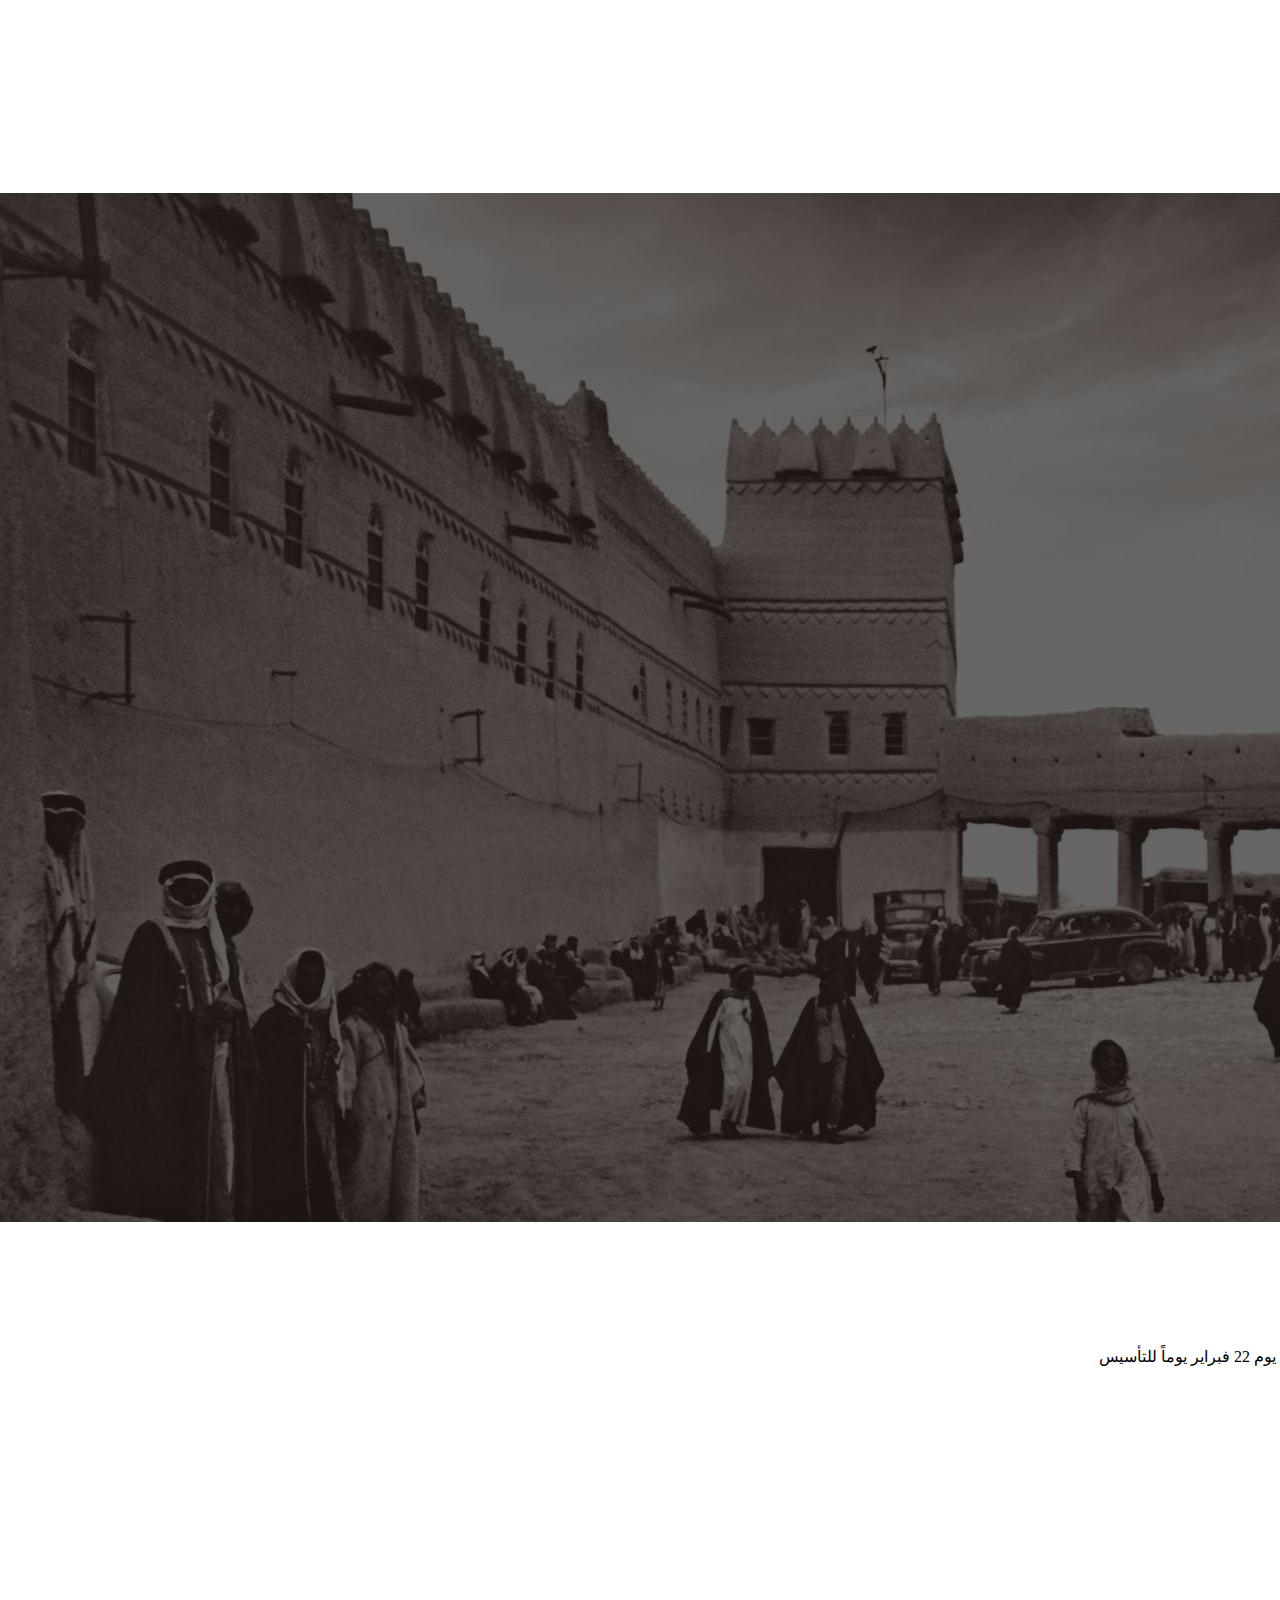
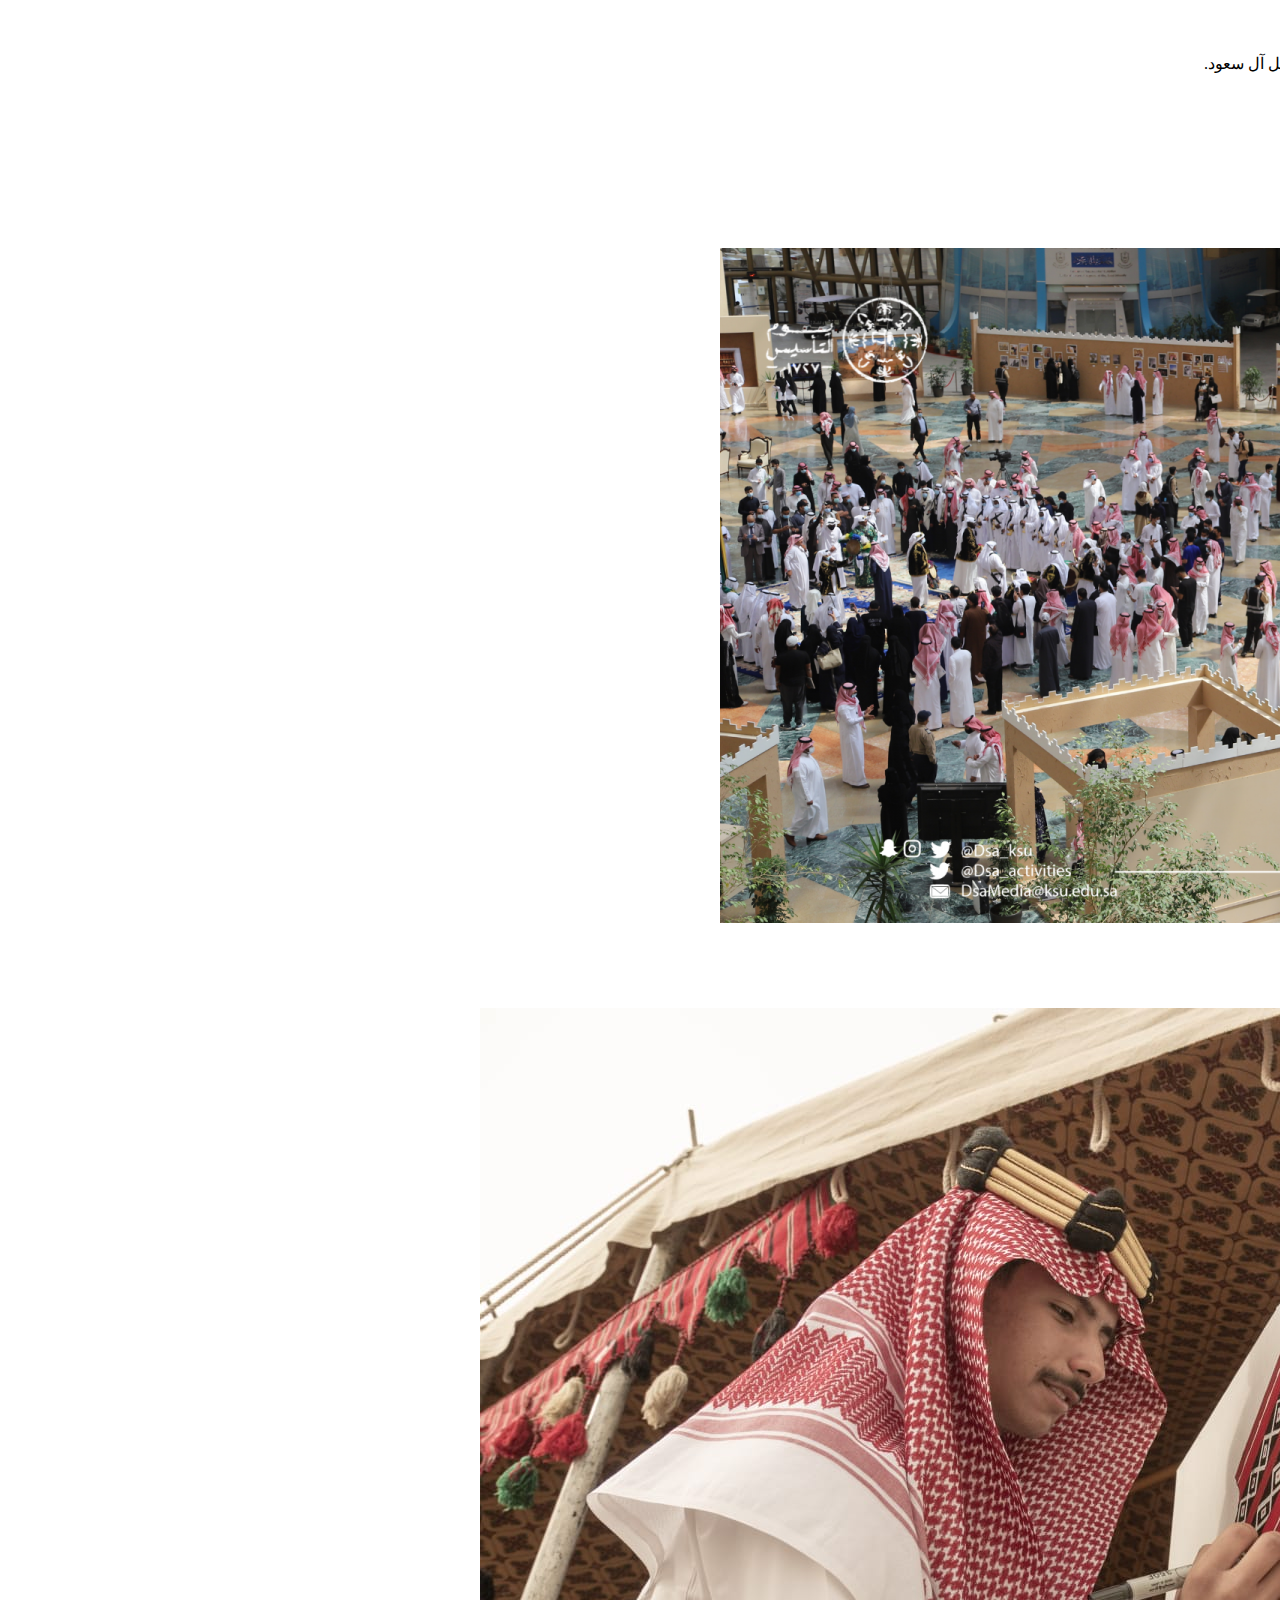
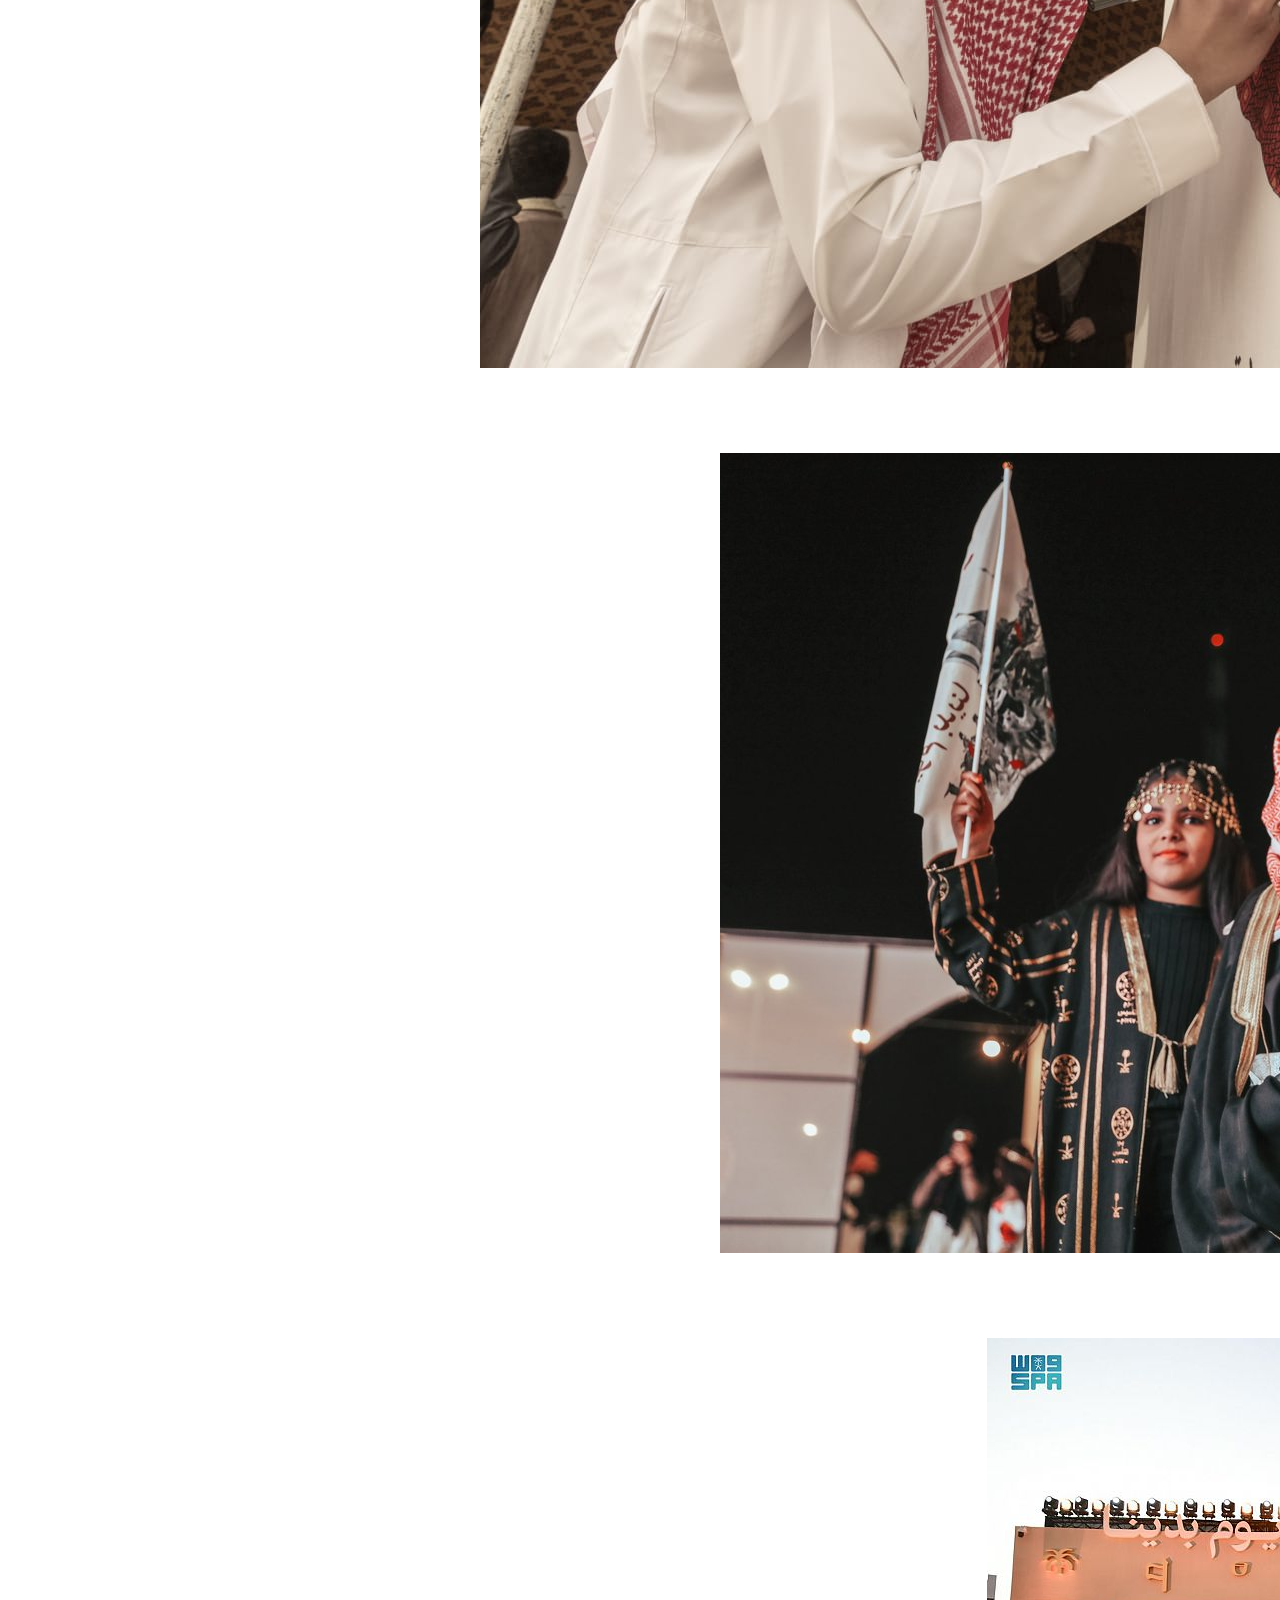
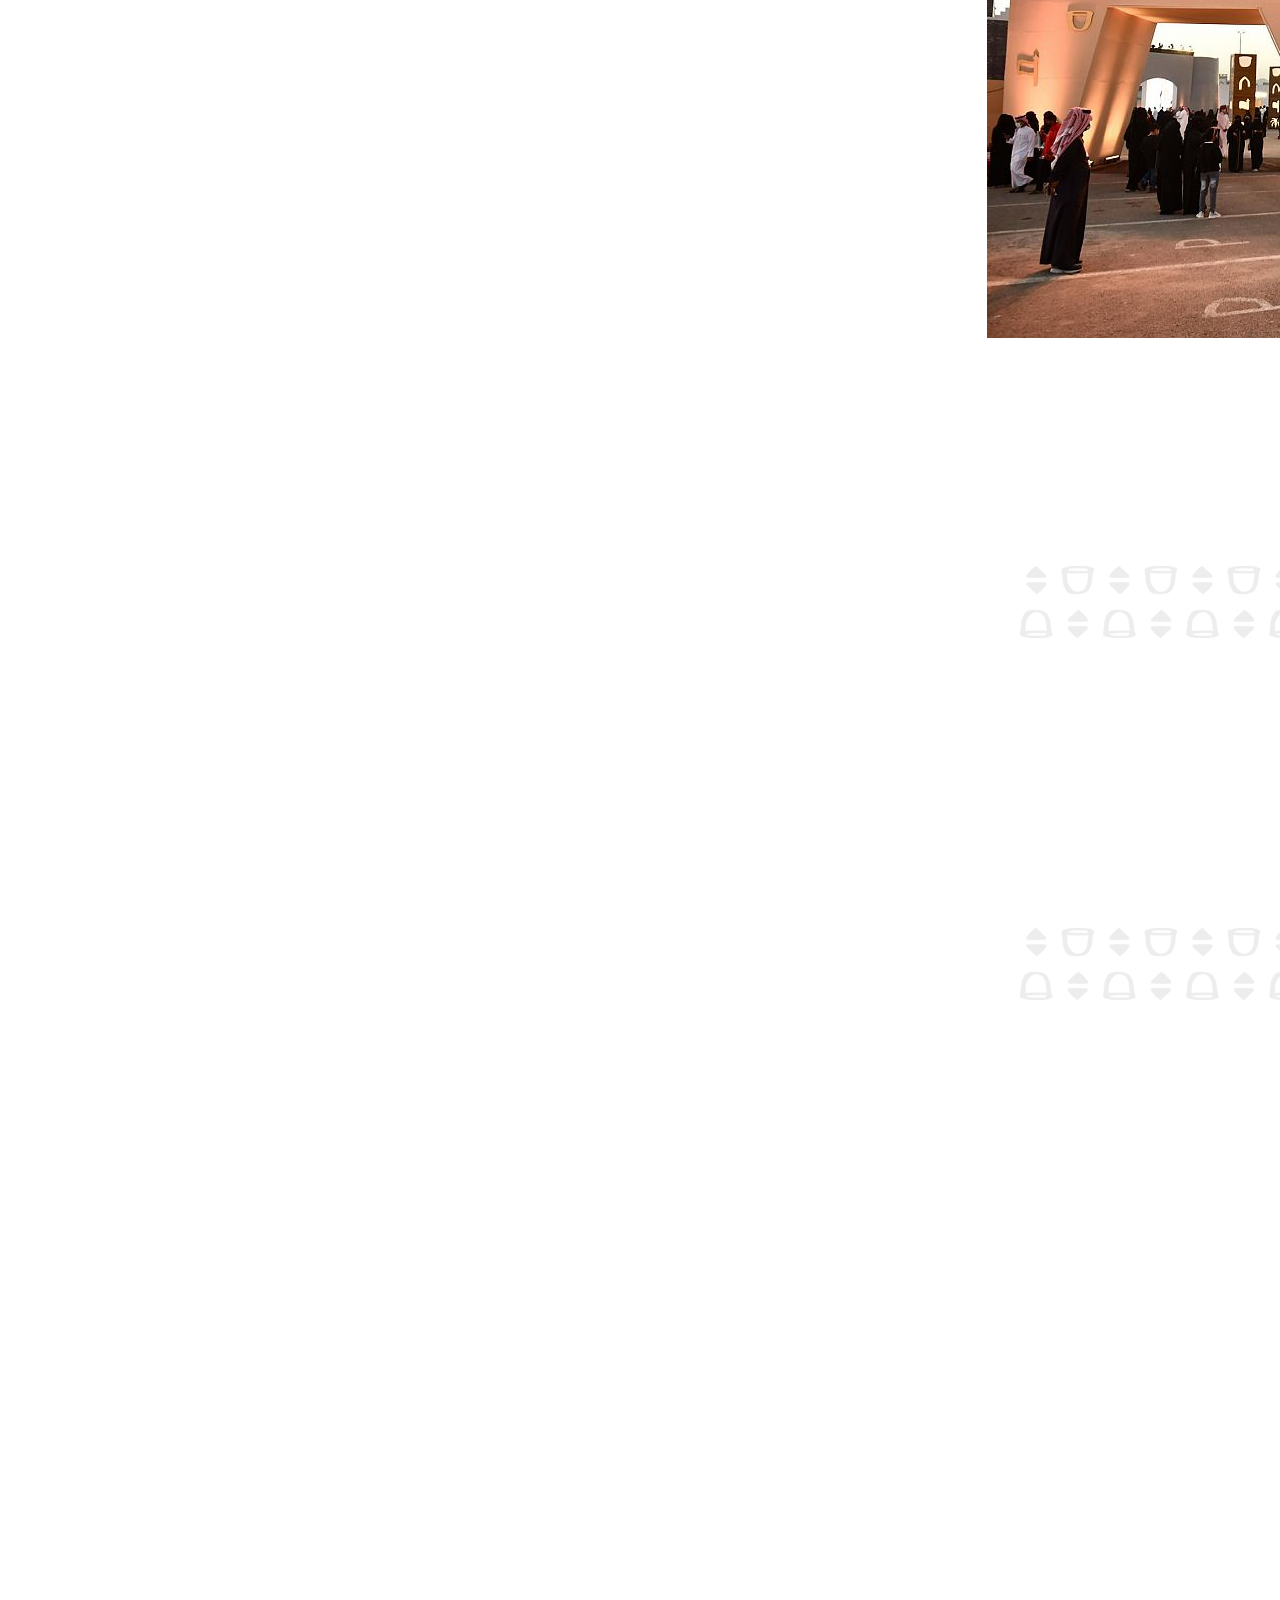
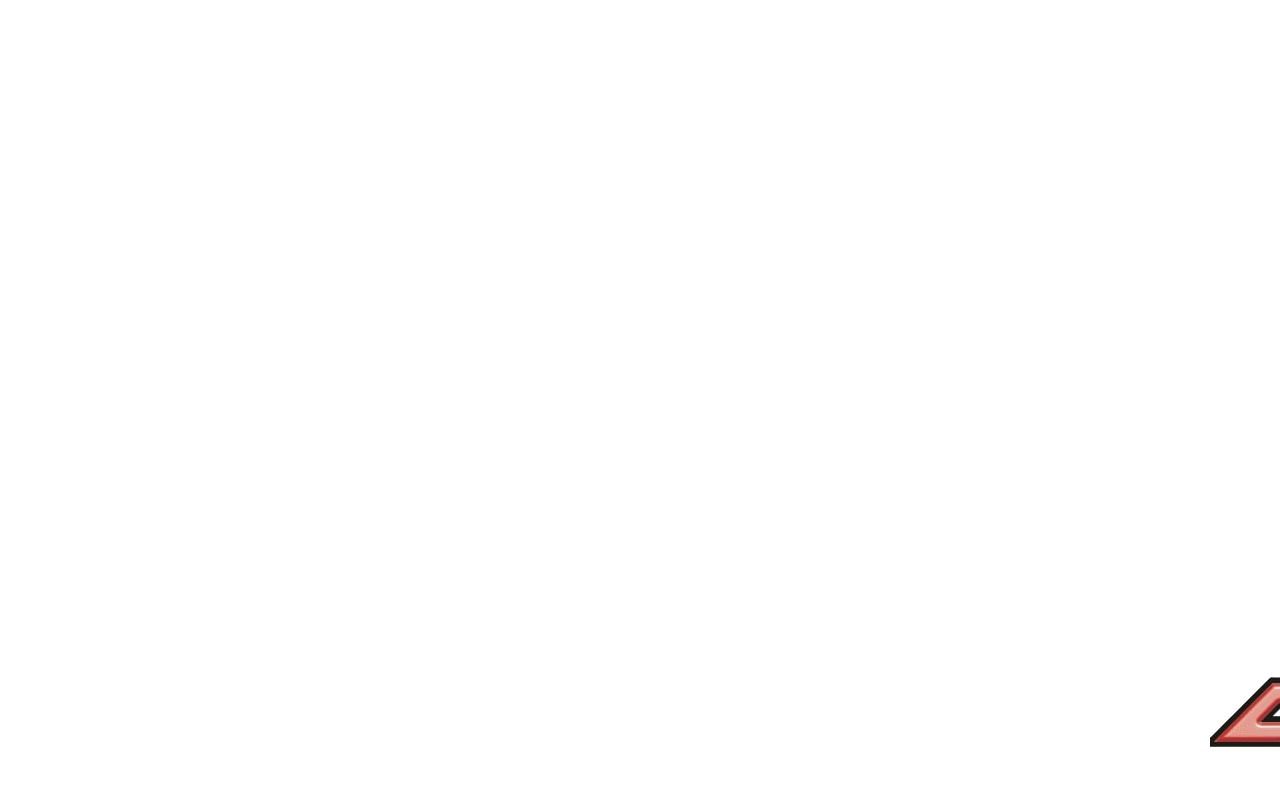
==== index.html @ 571fed46 "Update and rename index.html.html to index.html" ====
<!DOCTYPE html>
<html dir="rtl" lang="ar">
<head>
<title> يوم التأسيس</title>
<meta charset="UTF-8" >
<link rel="stylesheet" href="style.css">
</head>



<body>

  <div class="Header">
  <ul >
    <img src="../images/asset-7.png"  width="200px" >
    <li style="margin-right: 200px;"> <a href="#mm">الصفحة الرئيسية</a></li>
    <li><a href="#fd"> يوم التأسيس</a></li>
    <li><a href="#go">أهداف يوم التأسيس</a></li>
    <li><a href="#ev">المعارض الفنية</a></li>
    <li><a href="https://www.foundingday.sa/" class="_blank">للمزيد من المعلومات</a></li>

    </ul>
  </div>

<div id="mm" class="mpic">
  <img src="../images/wall2.jpg">

  <div class="mptx">
      <h4>يوم بدينا</h4>
</div>
</div>


  <div class="Main">
  <h1 id="fd"> يوم التأسيس </h1>
  <p>  صدر الأمر الملكي الكريم من خادم الحرمين الشريفين الملك سلمان بن عبدالعزيز آل سعود بأن يكون يوم 22 فبراير يوماً للتأسيس 
  <br>وهو اليوم الذي يرمز إلى العمق التاريخي والحضاري والثقافي للمملكة العربية السعودية <br>
  عندما أسس الإمام محمد بن سعود الدولة السعودية الأولى عام 1139هـ / 1727م.  </p>
  <br><br><br><br>

  
  <h2 id="go">أهداف يوم التأسيس</h2>
  <p>
    
    الاعتزاز بالجذور الراسخة للدولة السعودية <br>
    الاعتزاز بالارتباط الوثيق بين المواطنين وقادتهم. <br>
    الاعتزاز بما أرسته الدولة السعودية من الوحدة والاستقرار والأمن. <br>
    الاعتزاز بصمود الدولة السعودية الأولى والدفاع عنها أمام الأعداء. <br>
    الاعتزاز باستمرار الدولة السعودية واستعادتها لقوة جذورها وقادتها. <br>
    الاعتزاز بالوحدة الوطنية للمملكة العربية السعودية التي أرساها الملك عبدالعزيز بن عبدالرحمن الفيصل آل سعود. <br>
    الاعتزاز بإنجازات الملوك أبناء الملك عبدالعزيز في تعزيز البناء والوحدة. <br>

  </p>
  <br><br><br><br>



<h2 id="ev" > المعارض الفنية  </h2>
</div>

<div class="pics">
<div class="p1" >
<img  src="../images/3.png" alt="فعالية ثقافية">
<div class="tx1">
<h1>
    فعالية ثقافية
</h1>
</div>
</div>

<div class="p1">
<img src="../images/4.jpeg" alt="   ف    فعالية فنية">
<div class="tx1">
<h1>
    فعالية فنية

</h1>
</div>
</div>


<div class="p1">
<img src="../images/5.jpg" alt="   عرض فنون شعبية   ">
  <h1 id="t1">
        عرض فنون شعبية
  </h1>
  </div>
  <div class="p1">
<img src="../images/يوم بدينا.jpeg" alt="  معرض فني   ">
<div class="tx1">
  <h1>
        معرض فني
  
  </h1>
  </div>
</div>
</div>





<div class="tt">
<img  src="../images/fass.png" alt="">
<img  src="../images/fass.png" alt="">
<img  src="../images/fass.png" alt="">
<img  src="../images/fass.png" alt="">


</div>
</body>



<footer>


  <div id="about" class="Footer">
    <div class="cc">
      <ul>
    <li><img src="../images/ttt.png" alt=""></li> 
    <li><img src="../images/dga-signature.png" alt=""></li> 
    <li><img src="../images/thagafah.png" alt=""></li> 
    <li><img src="../images/transfalah.png" alt=""></li> 


  </ul>
  </div>
  </div>



</footer>
</html>
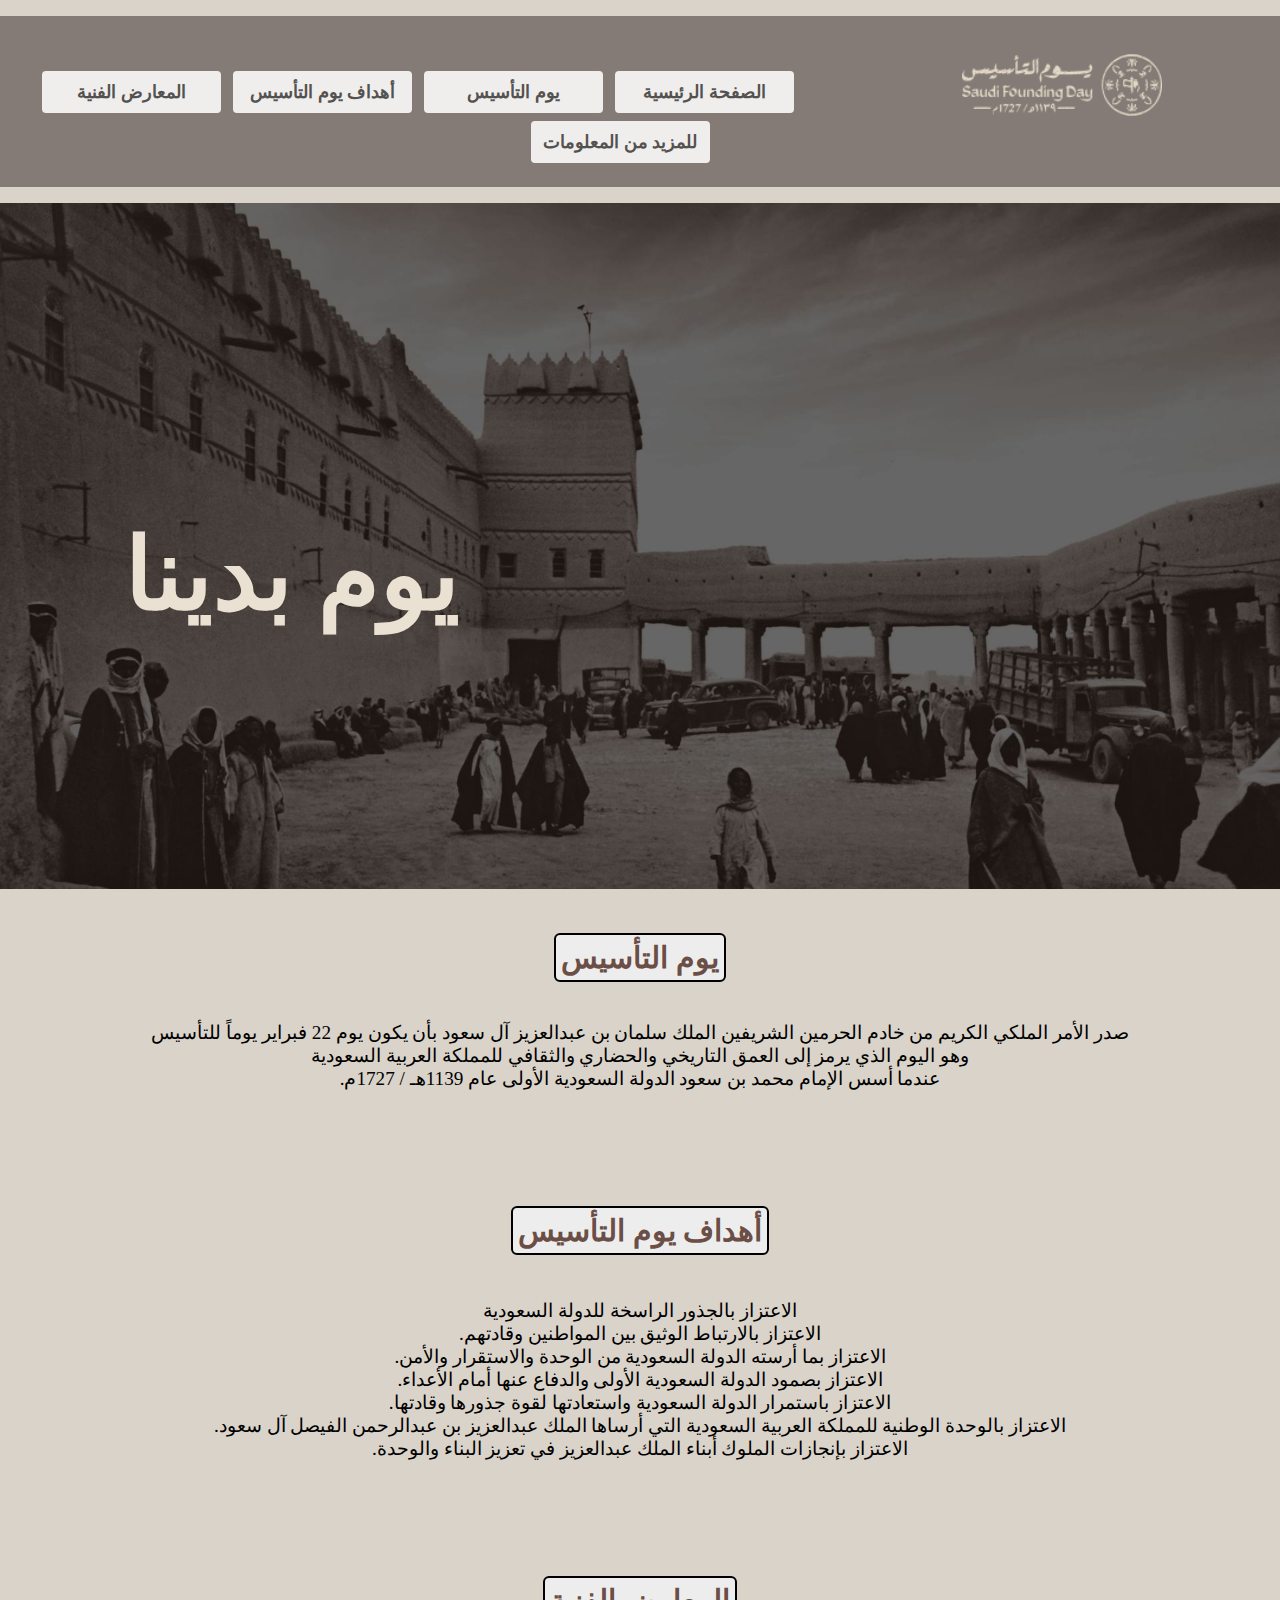
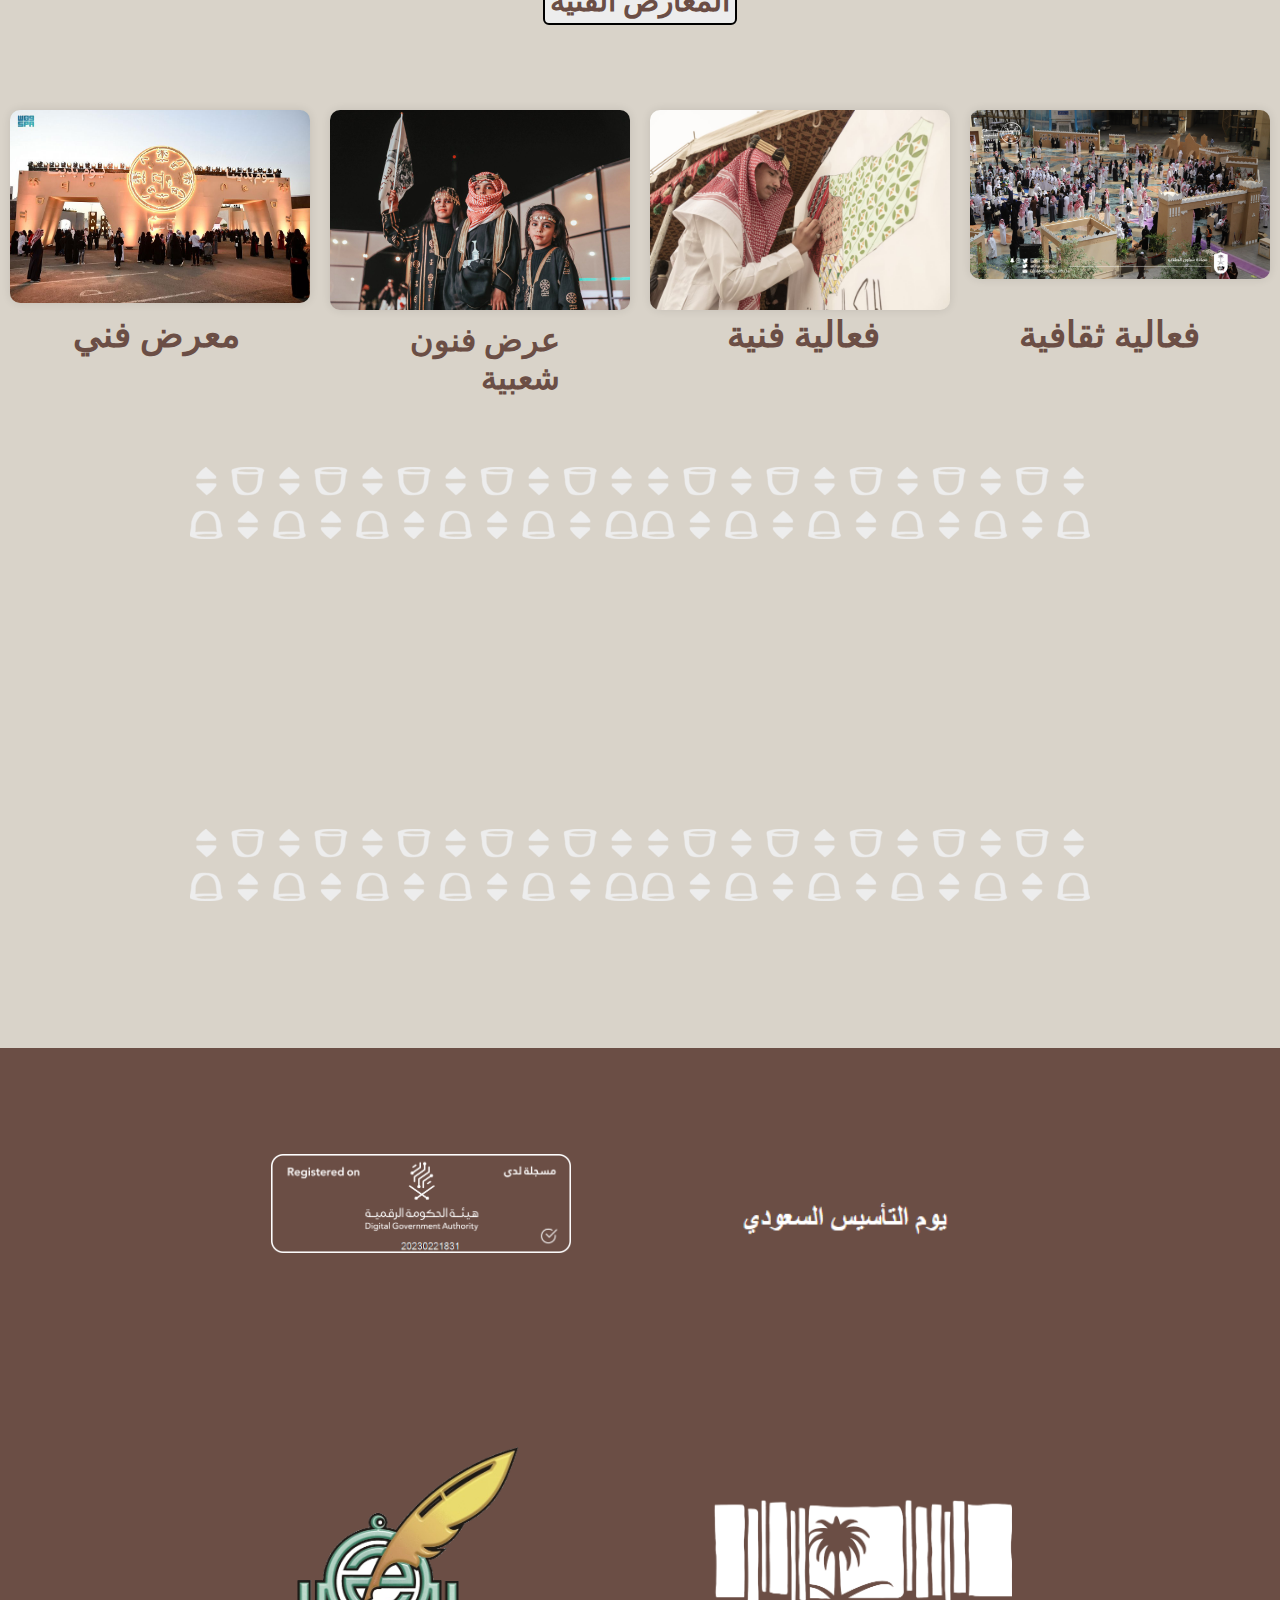
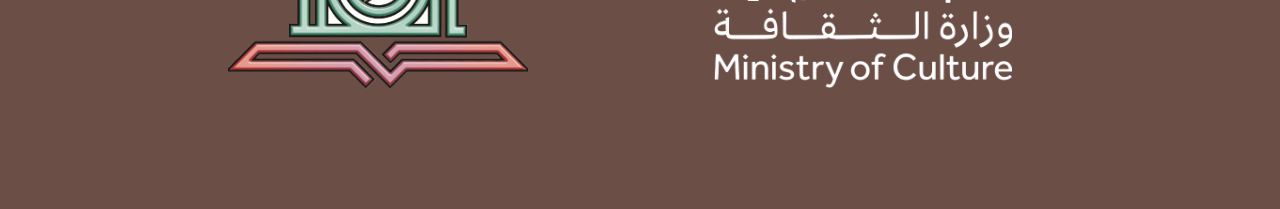
==== commit 26a0039b: "Update index.html" ====
--- a/index.html
+++ b/index.html
@@ -12,7 +12,7 @@
 
   <div class="Header">
   <ul >
-    <img src="../images/asset-7.png"  width="200px" >
+    <img src="../index/asset-7.png"  width="200px" >
     <li style="margin-right: 200px;"> <a href="#mm">الصفحة الرئيسية</a></li>
     <li><a href="#fd"> يوم التأسيس</a></li>
     <li><a href="#go">أهداف يوم التأسيس</a></li>
@@ -23,7 +23,7 @@
   </div>
 
 <div id="mm" class="mpic">
-  <img src="../images/wall2.jpg">
+  <img src="../index/wall2.jpg">
 
   <div class="mptx">
       <h4>يوم بدينا</h4>
@@ -60,7 +60,7 @@
 
 <div class="pics">
 <div class="p1" >
-<img  src="../images/3.png" alt="فعالية ثقافية">
+<img  src="../index/3.png" alt="فعالية ثقافية">
 <div class="tx1">
 <h1>
     فعالية ثقافية
@@ -69,7 +69,7 @@
 </div>
 
 <div class="p1">
-<img src="../images/4.jpeg" alt="   ف    فعالية فنية">
+<img src="../index/4.jpeg" alt="   ف    فعالية فنية">
 <div class="tx1">
 <h1>
     فعالية فنية
@@ -80,13 +80,13 @@
 
 
 <div class="p1">
-<img src="../images/5.jpg" alt="   عرض فنون شعبية   ">
+<img src="../index/5.jpg" alt="   عرض فنون شعبية   ">
   <h1 id="t1">
         عرض فنون شعبية
   </h1>
   </div>
   <div class="p1">
-<img src="../images/يوم بدينا.jpeg" alt="  معرض فني   ">
+<img src="../index/يوم بدينا.jpeg" alt="  معرض فني   ">
 <div class="tx1">
   <h1>
         معرض فني
@@ -101,10 +101,10 @@
 
 
 <div class="tt">
-<img  src="../images/fass.png" alt="">
-<img  src="../images/fass.png" alt="">
-<img  src="../images/fass.png" alt="">
-<img  src="../images/fass.png" alt="">
+<img  src="../index/fass.png" alt="">
+<img  src="../index/fass.png" alt="">
+<img  src="../index/fass.png" alt="">
+<img  src="../index/fass.png" alt="">
 
 
 </div>
@@ -118,10 +118,10 @@
   <div id="about" class="Footer">
     <div class="cc">
       <ul>
-    <li><img src="../images/ttt.png" alt=""></li> 
-    <li><img src="../images/dga-signature.png" alt=""></li> 
-    <li><img src="../images/thagafah.png" alt=""></li> 
-    <li><img src="../images/transfalah.png" alt=""></li> 
+    <li><img src="../index/ttt.png" alt=""></li> 
+    <li><img src="../index/dga-signature.png" alt=""></li> 
+    <li><img src="../index/thagafah.png" alt=""></li> 
+    <li><img src="../index/transfalah.png" alt=""></li> 
 
 
   </ul>
--- a/style.css
+++ b/style.css
@@ -0,0 +1,262 @@
+body{
+    background-color: #bdb3a294;
+    margin: 0;
+    padding: 0;
+    font-family: 'Calibri,';
+}
+
+
+
+.Header{
+    background-color: #6e6662;
+    position:sticky;
+    z-index: 999;
+    top: -10px;
+    opacity: .8;
+}
+
+
+
+.Header img {
+    display: inline-block;
+     object-position: -40px 18px; 
+     overflow: visible;
+    color: #ffffff;
+}
+
+
+
+.Header ul {
+    text-align: center;
+   padding-top:20px ; 
+ padding-bottom:20px ;
+ text-decoration: none;
+}
+.Header li{
+    display: inline-block;
+    text-align: center;
+}
+.Header li a {
+    display:inline-block;
+    height: auto;
+    width: 159px;
+    color: #333333;
+    background-color:#f5f5f5;
+    padding:10px;
+    margin: 4px;
+    text-align: center;
+    font-size:18px;
+    font-weight: bold;
+    text-decoration: none;
+    border-radius: 4px;
+}
+.Header li a:hover {
+    background-color: wheat;
+}
+
+
+#start{
+
+   position: absolute; 
+
+}
+
+
+
+
+
+.Main{
+    overflow:auto;
+    text-align:center;
+    padding-top:20px;
+    padding-bottom: 20px;
+}
+
+
+.Main p{
+    font-family: 'Calibri,';
+    font-size: larger;
+
+
+
+}
+
+.Main img {
+    opacity: 70%;
+    width: 100%;
+    height: 100vh;
+    display: flex;
+    background-size: cover;
+    background-position: center;
+    align-items: center;
+    align-items: flex;
+    box-shadow: 7px 7px 20px #e4d9cb;
+}
+
+.Main h1 {
+
+    font-size: 30px;
+    color: #6b4e45 ;
+    background-color: #ededed ;
+    display: inline-block;
+    border: black;
+    border-style: solid;
+    padding: 5px;
+    border-width: 2px;
+    border-radius: 6px;
+}
+
+.Main h2 {
+    font-size: 30px;
+    color: #6b4e45 ;
+    background-color: #ededed ;
+    display: inline-block;
+    border: black;
+    border-style: solid;
+    padding: 5px;
+    border-width: 2px;
+    border-radius: 6px;
+
+}
+
+
+
+
+
+
+
+
+.mpic{
+    position: relative;
+}
+.mpic img{
+
+    max-width: 100%;
+    height: auto;
+}
+.mptx{
+    position: absolute;
+    top: 0;
+    color: #eae1d2;
+    font-size: 100px;
+    padding-right: 820px;
+    padding-top: 180px;
+}
+.mptx h4{
+    text-transform: uppercase;
+    font-weight: bold;
+    font-family: 'Calibri,';
+}
+
+
+
+
+
+#ev{
+    font-size: 30px;
+    color: #6b4e45 ;
+    background-color: #ededed ;
+    display: inline-block;
+    border: black;
+    border-style: solid;
+    padding: 5px;
+    border-width: 2px;
+    border-radius: 6px;
+}
+
+.tt{
+    text-align: center;
+    align-items: center;
+}
+
+
+
+
+
+.pics{
+    display: flex;
+    justify-content: space-around;
+    flex-wrap: wrap;
+    margin-top: 20px;
+}
+
+.pics img{
+
+    width: 100%;
+    max-width: 300px;
+    height: auto;
+    margin-bottom: 10px;
+    border-radius: 10px;
+    box-shadow: 0 0 10px rgba(0, 0, 0, 0.1);
+    transition: transform 0.3s ease;
+    position: relative;
+}
+
+
+.p1 {
+    display: flex;
+    justify-content: space-around;
+    flex-wrap: wrap;
+    margin-top: 20px;
+    position: relative;
+    display: inline-block;
+}
+
+
+.tx1{
+    top: 0;
+    color: #6b4e45;
+    position: absolute;
+    padding-top:180px;
+    padding-right: 70px;
+    font-size: large;
+}
+
+#t1{
+    top: 0;
+    color: #6b4e45;
+    position: absolute;
+    padding-top:190px;
+    padding-right: 70px;
+    font-size: 2em;
+}
+
+
+
+
+
+
+
+
+footer {
+    background-color: #6b4e45 ;
+}
+.cc ul{
+    display: inline-block;
+    text-align: center;
+    text-decoration: none;
+
+}
+
+.cc li {
+    display: inline-block;
+    text-align: center;
+    padding: 70px;
+    margin-bottom: 10px;
+
+}
+
+.cc img{
+    width: 100%;
+    max-width: 300px;
+    height: auto;
+    border-radius: 10px;
+    padding: 20px;
+    display: inline-block;
+    text-decoration: none;
+}
+
+.cc h2 {
+    text-decoration: none;
+    color: white;
+}
